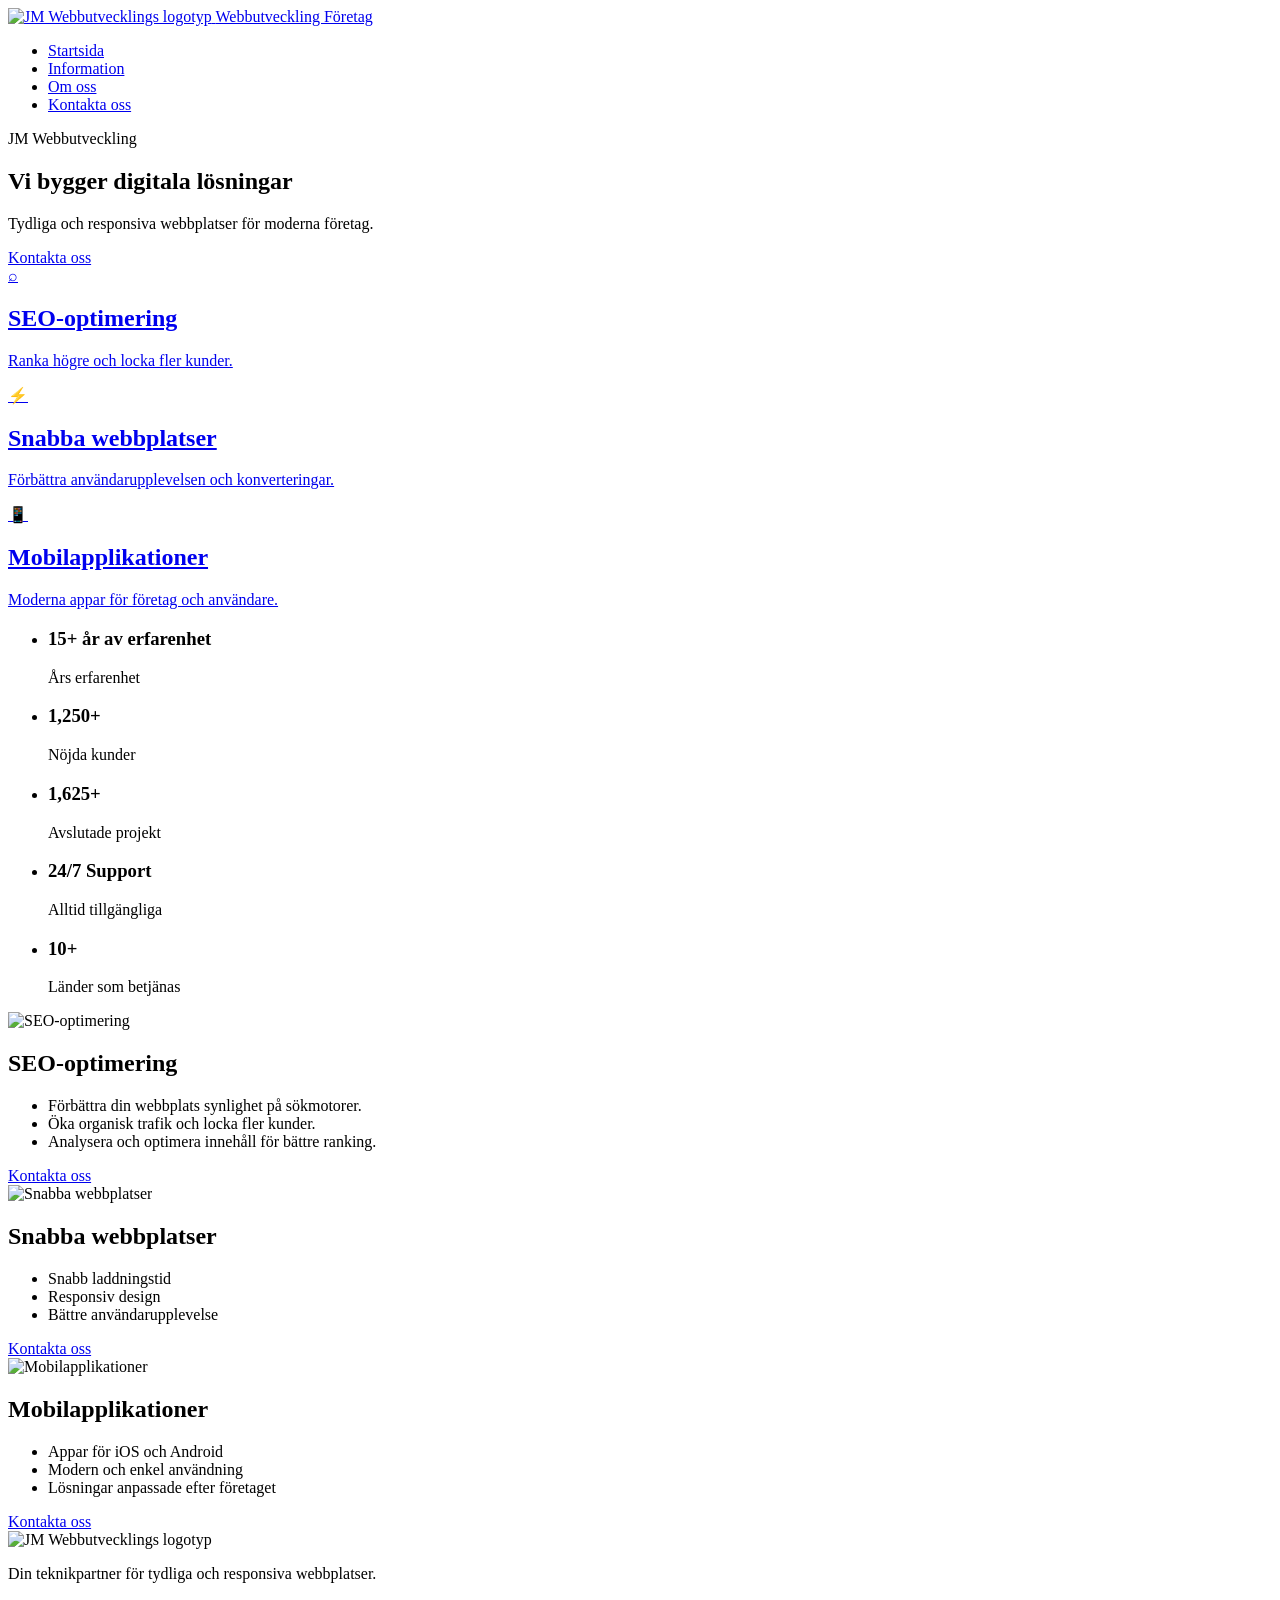
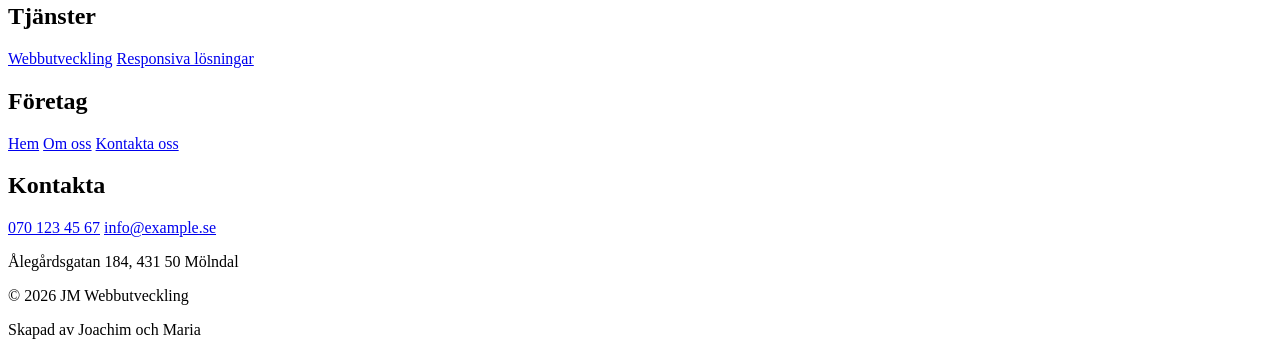
==== index.html @ 666a0228 "Add files via upload" ====
<!DOCTYPE html>
<html lang="sv">
<head>
  
  <meta charset="UTF-8">
  
  <meta name="viewport" content="width=device-width, initial-scale=1.0">
  
  <title>JM Webbutveckling</title>
  
  <link rel="stylesheet" href="css/style5.css">
</head>
<body>
  
  <header class="site-header">
   
   <div class="container header-inner">
      
      <a class="brand" href="index.html" aria-label="JM Webbutveckling - startsida">
        <span class="logo-frame">
        <img src="images/jm-logo.svg" alt="JM Webbutvecklings logotyp" width="50" height="50">
        </span>
        <span> Webbutveckling Företag</span>
      </a>
      
      <nav aria-label="Huvudmeny">
        <ul>
          <li><a href="index.html">Startsida</a></li>
          <li><a href="information.html">Information</a></li>
          <li><a href="about.html">Om oss</a></li>
          <li><a href="contact.html">Kontakta oss</a></li>
        </ul>     
      </nav>

    </div>
  </header>
  
  <main>
    
    <section class="hero">
      
      <div class="hero-inner">
        
        <div class="hero-content">
          <p class="hero-label">JM Webbutveckling</p>
          <h1>Vi bygger digitala lösningar</h1>
          <p>
            Tydliga och responsiva webbplatser för moderna företag.
          </p>
          <a class="hero-button" href="contact.html">Kontakta oss</a>
        </div>

    
    <div class="hero-cards">
          <a  class="hero-card" href="#seo">
            <span class="hero-card-icon">⌕</span>
            <h2>SEO-optimering</h2>
            <p>Ranka högre och locka fler kunder.</p>
          </a>

          <a class="hero-card" href="#webb">
            <span class="hero-card-icon">⚡</span>
            <h2>Snabba webbplatser</h2>
            <p>Förbättra användarupplevelsen och konverteringar.</p>
          </a>

        <a class="hero-card" href="#mobil">
          <span class="hero-card-icon">📱</span>
          <h2>Mobilapplikationer</h2>
          <p>Moderna appar för företag och användare.</p>
        </a>
    </div>
    </section>

<ul class="blocks-list"> 
  <li class="block-card">
    <h3>15+ år av erfarenhet</h3>
    <p>Års erfarenhet</p>
  </li>

  <li class="block-card">
    <h3>1,250+</h3>
    <p>Nöjda kunder</p>
  </li>

  <li class="block-card">
    <h3>1,625+</h3>
    <p>Avslutade projekt</p>
  </li>

  <li class="block-card">
    <h3>24/7 Support</h3>
    <p>Alltid tillgängliga</p>
  </li>

  <li class="block-card">
    <h3>10+</h3>
    <p>Länder som betjänas</p>
  </li>
</ul>

    
    <section class="service-block" id="seo">
      
      <div class="service-image">
        <img src="images/seo-optimering.jpg" alt="SEO-optimering">
      </div>
      
      <div class="service-content">
        <h2>SEO-optimering</h2>
        <ul>
          <li>Förbättra din webbplats synlighet på sökmotorer.</li>
          <li>Öka organisk trafik och locka fler kunder.</li>
          <li>Analysera och optimera innehåll för bättre ranking.</li>
        </ul>

        <a class="service-button" href="contact.html">Kontakta oss</a>
      </div>
    </section>

    
    <section class="service-block" id="webb">
  <div class="service-image">
    <img src="images/snabba-webbplatser.jpg" alt="Snabba webbplatser">
  </div>

  <div class="service-content">
    <h2>Snabba webbplatser</h2>

    <ul>
      <li>Snabb laddningstid</li>
      <li>Responsiv design</li>
      <li>Bättre användarupplevelse</li>
    </ul>

    <a class="service-button" href="contact.html">
      Kontakta oss
    </a>
  </div>
</section>

  
  <section class="service-block" id="mobil">
  <div class="service-image">
    <img src="images/mobilapplikationer.jpg" alt="Mobilapplikationer">
  </div>

  <div class="service-content">
    <h2>Mobilapplikationer</h2>

    <ul>
      <li>Appar för iOS och Android</li>
      <li>Modern och enkel användning</li>
      <li>Lösningar anpassade efter företaget</li>
    </ul>

    <a class="service-button" href="contact.html">
      Kontakta oss
    </a>
  </div>
</section>

  </main>

  
  <footer class="site-footer">
    
    <div class="container footer-grid">
      <div class="footer-brand">
        <img src="images/jm-logo.svg" alt="JM Webbutvecklings logotyp" width="70" height="70">
        <p>Din teknikpartner för tydliga och responsiva webbplatser.</p>
      </div>
      <div class="footer-column">
        <h2>Tjänster</h2>
        <a href="information.html">Webbutveckling</a>
        <a href="about.html">Responsiva lösningar</a>
      </div>
      <div class="footer-column">
        <h2>Företag</h2>
        <a href="index.html">Hem</a>
        <a href="about.html">Om oss</a>
        <a href="contact.html">Kontakta oss</a>
      </div>
      <div class="footer-column footer-contact">
        <h2>Kontakta</h2>
        <a href="tel:0701234567">070 123 45 67</a>
        <a href="mailto:info@example.se">info@example.se</a>
        <p>Ålegårdsgatan 184, 431 50 Mölndal</p>
      </div>
    </div>
    
    <div class="container footer-bottom">
      <p>&copy; 2026 JM Webbutveckling</p>
      <p>Skapad av Joachim och Maria</p>
    </div>
  </footer>
</body>
</html>
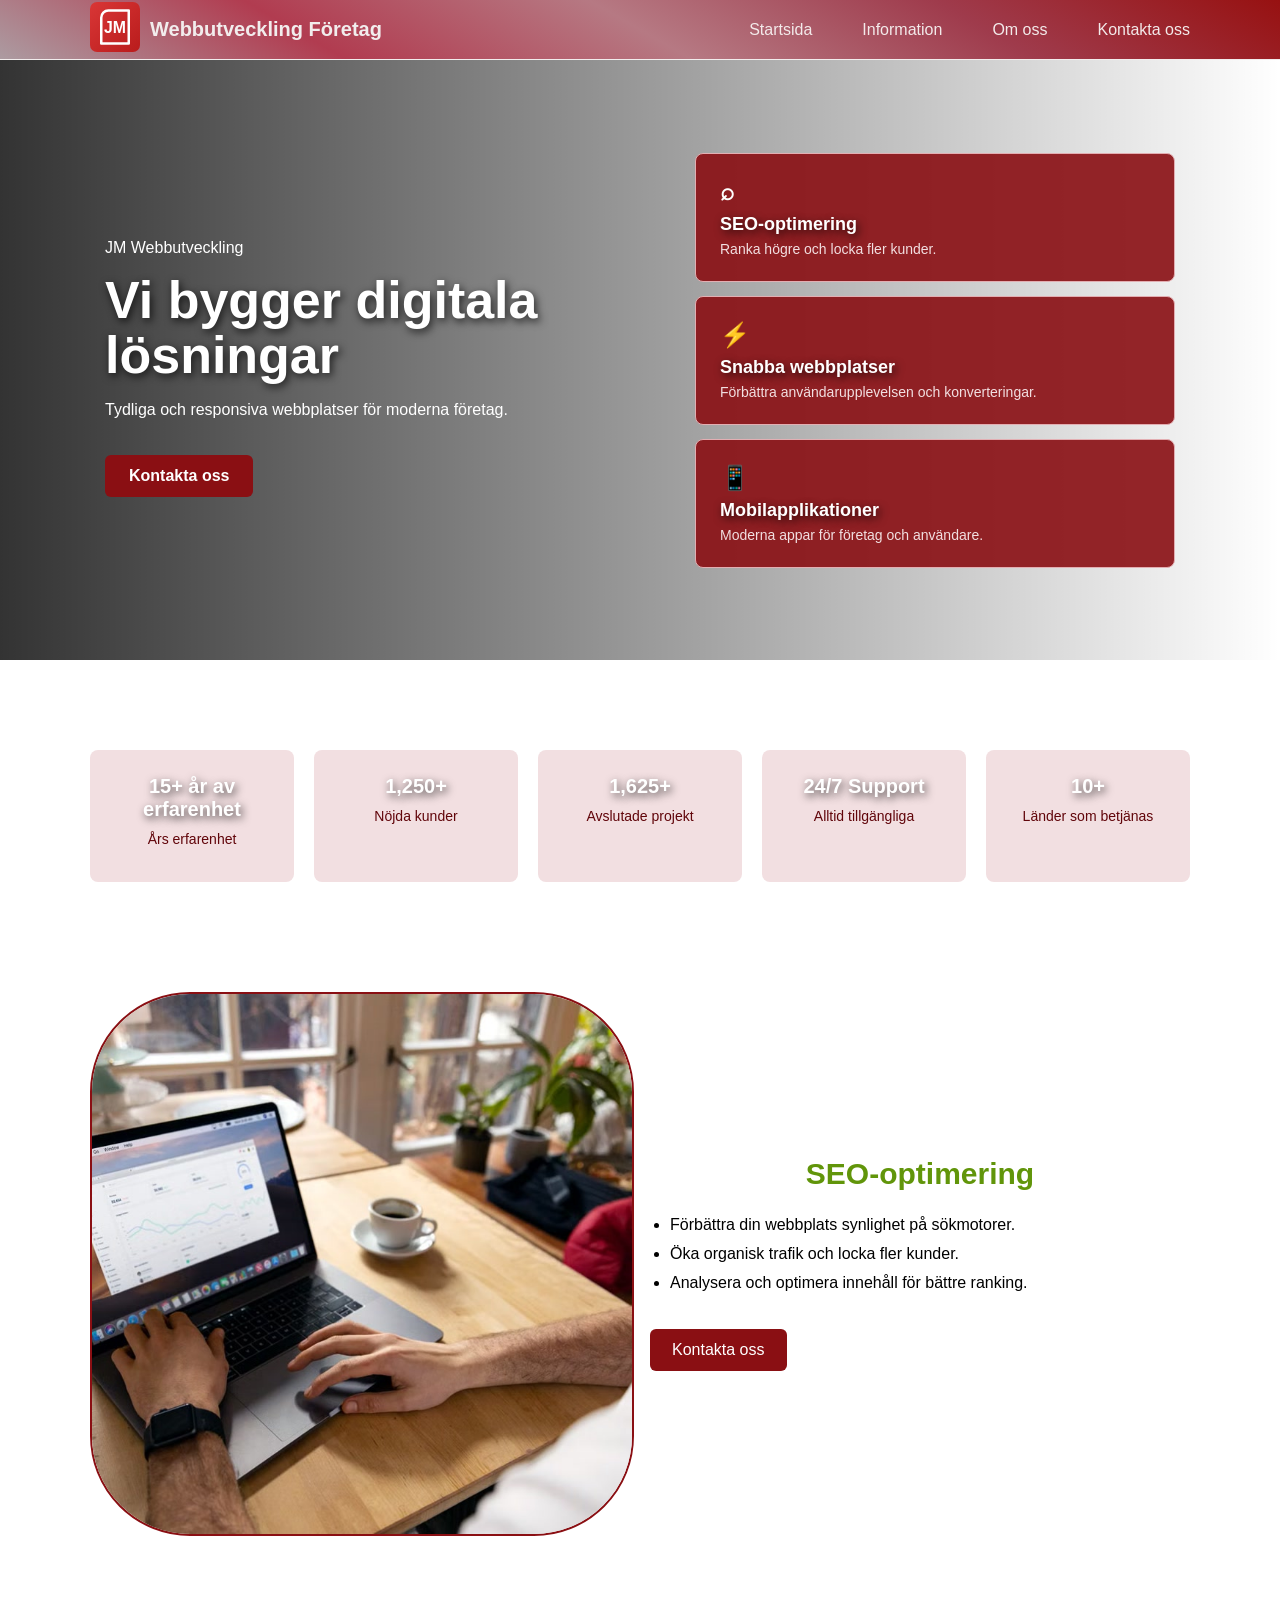
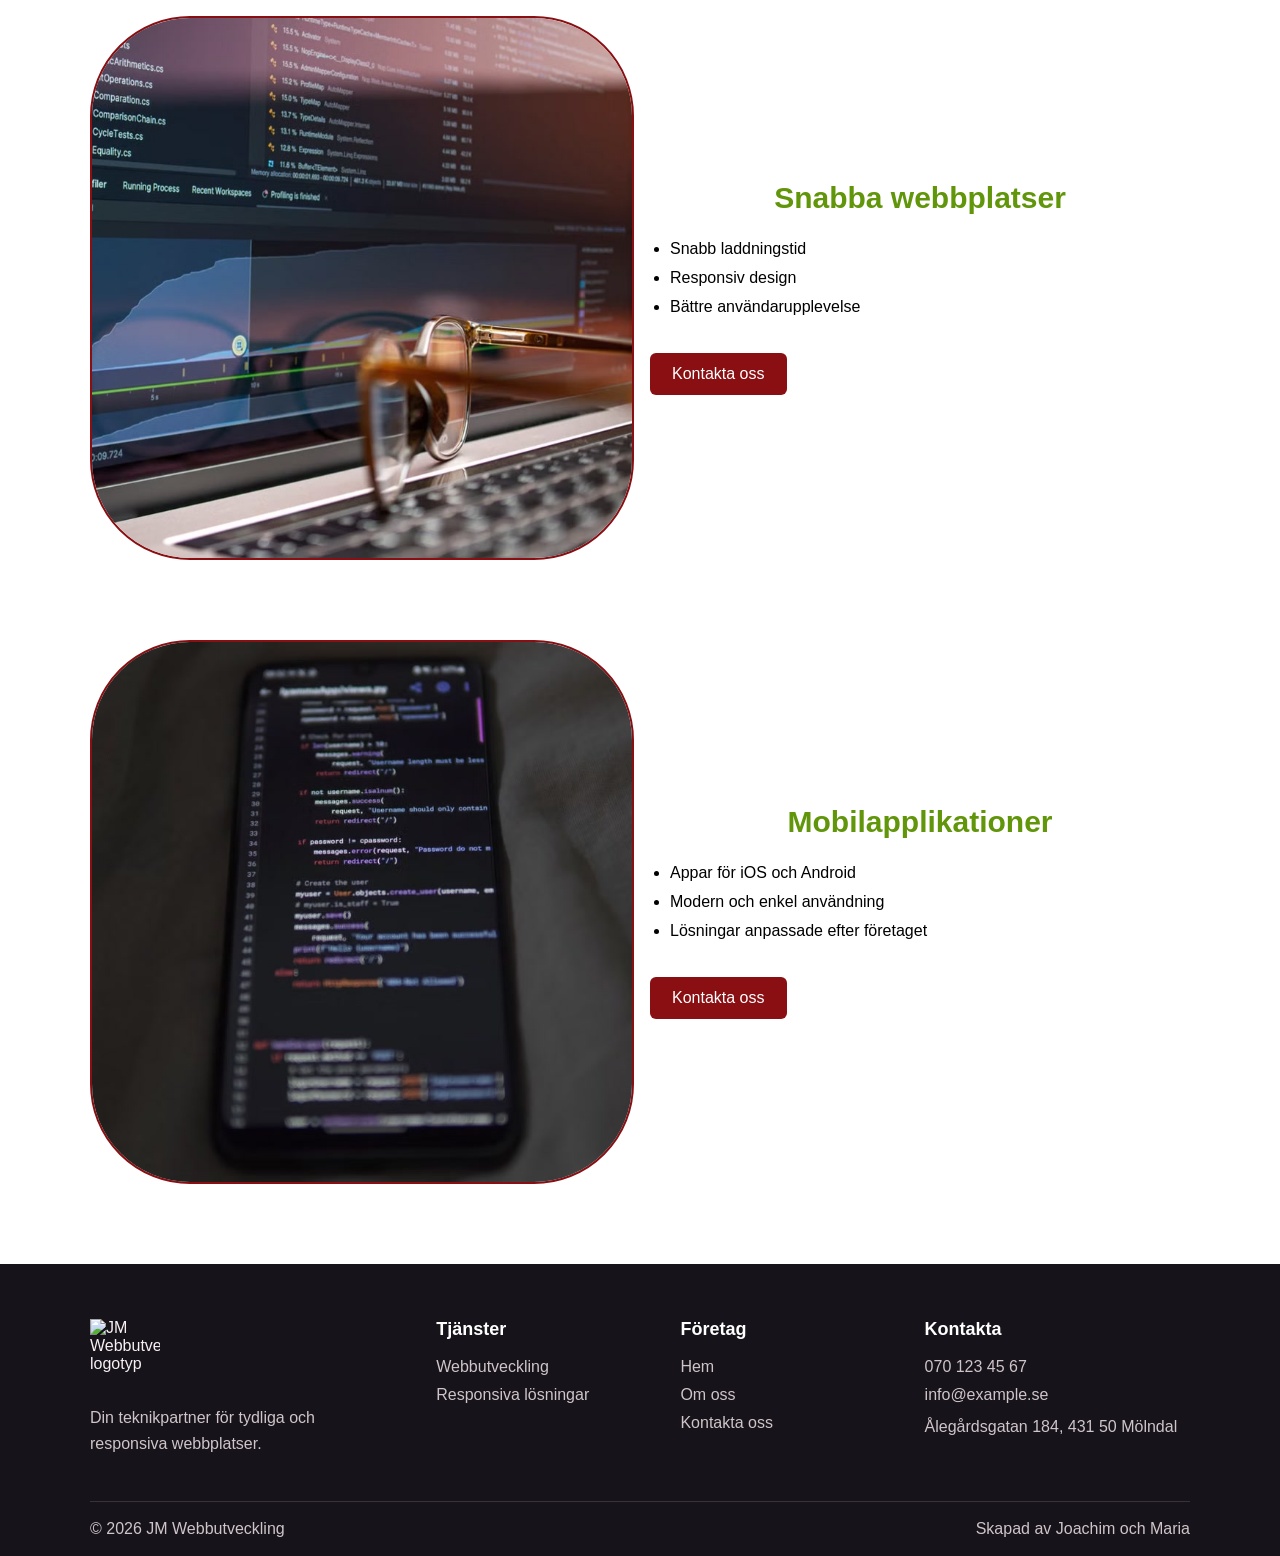
==== commit 3037e28e: "Update image paths in index.html again" ====
--- a/index.html
+++ b/index.html
@@ -1,198 +1,198 @@
-<!DOCTYPE html>
-<html lang="sv">
-<head>
-  
-  <meta charset="UTF-8">
-  
-  <meta name="viewport" content="width=device-width, initial-scale=1.0">
-  
-  <title>JM Webbutveckling</title>
-  
-  <link rel="stylesheet" href="css/style5.css">
-</head>
-<body>
-  
-  <header class="site-header">
-   
-   <div class="container header-inner">
-      
-      <a class="brand" href="index.html" aria-label="JM Webbutveckling - startsida">
-        <span class="logo-frame">
-        <img src="images/jm-logo.svg" alt="JM Webbutvecklings logotyp" width="50" height="50">
-        </span>
-        <span> Webbutveckling Företag</span>
-      </a>
-      
-      <nav aria-label="Huvudmeny">
-        <ul>
-          <li><a href="index.html">Startsida</a></li>
-          <li><a href="information.html">Information</a></li>
-          <li><a href="about.html">Om oss</a></li>
-          <li><a href="contact.html">Kontakta oss</a></li>
-        </ul>     
-      </nav>
-
-    </div>
-  </header>
-  
-  <main>
-    
-    <section class="hero">
-      
-      <div class="hero-inner">
-        
-        <div class="hero-content">
-          <p class="hero-label">JM Webbutveckling</p>
-          <h1>Vi bygger digitala lösningar</h1>
-          <p>
-            Tydliga och responsiva webbplatser för moderna företag.
-          </p>
-          <a class="hero-button" href="contact.html">Kontakta oss</a>
-        </div>
-
-    
-    <div class="hero-cards">
-          <a  class="hero-card" href="#seo">
-            <span class="hero-card-icon">⌕</span>
-            <h2>SEO-optimering</h2>
-            <p>Ranka högre och locka fler kunder.</p>
-          </a>
-
-          <a class="hero-card" href="#webb">
-            <span class="hero-card-icon">⚡</span>
-            <h2>Snabba webbplatser</h2>
-            <p>Förbättra användarupplevelsen och konverteringar.</p>
-          </a>
-
-        <a class="hero-card" href="#mobil">
-          <span class="hero-card-icon">📱</span>
-          <h2>Mobilapplikationer</h2>
-          <p>Moderna appar för företag och användare.</p>
-        </a>
-    </div>
+<!DOCTYPE html>
+<html lang="sv">
+<head>
+  
+  <meta charset="UTF-8">
+  
+  <meta name="viewport" content="width=device-width, initial-scale=1.0">
+  
+  <title>JM Webbutveckling</title>
+  
+  <link rel="stylesheet" href="style5.css">
+</head>
+<body>
+  
+  <header class="site-header">
+   
+   <div class="container header-inner">
+      
+      <a class="brand" href="index.html" aria-label="JM Webbutveckling - startsida">
+        <span class="logo-frame">
+        <img src="jm-logo.svg" alt="JM Webbutvecklings logotyp" width="50" height="50">
+        </span>
+        <span> Webbutveckling Företag</span>
+      </a>
+      
+      <nav aria-label="Huvudmeny">
+        <ul>
+          <li><a href="index.html">Startsida</a></li>
+          <li><a href="information.html">Information</a></li>
+          <li><a href="about.html">Om oss</a></li>
+          <li><a href="contact.html">Kontakta oss</a></li>
+        </ul>     
+      </nav>
+
+    </div>
+  </header>
+  
+  <main>
+    
+    <section class="hero">
+      
+      <div class="hero-inner">
+        
+        <div class="hero-content">
+          <p class="hero-label">JM Webbutveckling</p>
+          <h1>Vi bygger digitala lösningar</h1>
+          <p>
+            Tydliga och responsiva webbplatser för moderna företag.
+          </p>
+          <a class="hero-button" href="contact.html">Kontakta oss</a>
+        </div>
+
+    
+    <div class="hero-cards">
+          <a  class="hero-card" href="#seo">
+            <span class="hero-card-icon">⌕</span>
+            <h2>SEO-optimering</h2>
+            <p>Ranka högre och locka fler kunder.</p>
+          </a>
+
+          <a class="hero-card" href="#webb">
+            <span class="hero-card-icon">⚡</span>
+            <h2>Snabba webbplatser</h2>
+            <p>Förbättra användarupplevelsen och konverteringar.</p>
+          </a>
+
+        <a class="hero-card" href="#mobil">
+          <span class="hero-card-icon">📱</span>
+          <h2>Mobilapplikationer</h2>
+          <p>Moderna appar för företag och användare.</p>
+        </a>
+    </div>
     </section>
 
-<ul class="blocks-list"> 
-  <li class="block-card">
-    <h3>15+ år av erfarenhet</h3>
-    <p>Års erfarenhet</p>
+<ul class="blocks-list"> 
+  <li class="block-card">
+    <h3>15+ år av erfarenhet</h3>
+    <p>Års erfarenhet</p>
   </li>
 
-  <li class="block-card">
-    <h3>1,250+</h3>
-    <p>Nöjda kunder</p>
-  </li>
-
-  <li class="block-card">
-    <h3>1,625+</h3>
-    <p>Avslutade projekt</p>
-  </li>
-
-  <li class="block-card">
-    <h3>24/7 Support</h3>
-    <p>Alltid tillgängliga</p>
-  </li>
-
-  <li class="block-card">
-    <h3>10+</h3>
-    <p>Länder som betjänas</p>
-  </li>
+  <li class="block-card">
+    <h3>1,250+</h3>
+    <p>Nöjda kunder</p>
+  </li>
+
+  <li class="block-card">
+    <h3>1,625+</h3>
+    <p>Avslutade projekt</p>
+  </li>
+
+  <li class="block-card">
+    <h3>24/7 Support</h3>
+    <p>Alltid tillgängliga</p>
+  </li>
+
+  <li class="block-card">
+    <h3>10+</h3>
+    <p>Länder som betjänas</p>
+  </li>
 </ul>
 
-    
-    <section class="service-block" id="seo">
-      
-      <div class="service-image">
-        <img src="images/seo-optimering.jpg" alt="SEO-optimering">
-      </div>
-      
-      <div class="service-content">
-        <h2>SEO-optimering</h2>
-        <ul>
-          <li>Förbättra din webbplats synlighet på sökmotorer.</li>
-          <li>Öka organisk trafik och locka fler kunder.</li>
-          <li>Analysera och optimera innehåll för bättre ranking.</li>
-        </ul>
-
-        <a class="service-button" href="contact.html">Kontakta oss</a>
-      </div>
-    </section>
-
-    
-    <section class="service-block" id="webb">
-  <div class="service-image">
-    <img src="images/snabba-webbplatser.jpg" alt="Snabba webbplatser">
-  </div>
-
-  <div class="service-content">
-    <h2>Snabba webbplatser</h2>
-
-    <ul>
-      <li>Snabb laddningstid</li>
-      <li>Responsiv design</li>
-      <li>Bättre användarupplevelse</li>
-    </ul>
-
-    <a class="service-button" href="contact.html">
-      Kontakta oss
-    </a>
-  </div>
-</section>
-
-  
-  <section class="service-block" id="mobil">
-  <div class="service-image">
-    <img src="images/mobilapplikationer.jpg" alt="Mobilapplikationer">
-  </div>
-
-  <div class="service-content">
-    <h2>Mobilapplikationer</h2>
-
-    <ul>
-      <li>Appar för iOS och Android</li>
-      <li>Modern och enkel användning</li>
-      <li>Lösningar anpassade efter företaget</li>
-    </ul>
-
-    <a class="service-button" href="contact.html">
-      Kontakta oss
-    </a>
-  </div>
+    
+    <section class="service-block" id="seo">
+      
+      <div class="service-image">
+        <img src="seo-optimering.jpg" alt="SEO-optimering">
+      </div>
+      
+      <div class="service-content">
+        <h2>SEO-optimering</h2>
+        <ul>
+          <li>Förbättra din webbplats synlighet på sökmotorer.</li>
+          <li>Öka organisk trafik och locka fler kunder.</li>
+          <li>Analysera och optimera innehåll för bättre ranking.</li>
+        </ul>
+
+        <a class="service-button" href="contact.html">Kontakta oss</a>
+      </div>
+    </section>
+
+    
+    <section class="service-block" id="webb">
+  <div class="service-image">
+    <img src="snabba-webbplatser.jpg" alt="Snabba webbplatser">
+  </div>
+
+  <div class="service-content">
+    <h2>Snabba webbplatser</h2>
+
+    <ul>
+      <li>Snabb laddningstid</li>
+      <li>Responsiv design</li>
+      <li>Bättre användarupplevelse</li>
+    </ul>
+
+    <a class="service-button" href="contact.html">
+      Kontakta oss
+    </a>
+  </div>
+</section>
+
+  
+  <section class="service-block" id="mobil">
+  <div class="service-image">
+    <img src="mobilapplikationer.jpg" alt="Mobilapplikationer">
+  </div>
+
+  <div class="service-content">
+    <h2>Mobilapplikationer</h2>
+
+    <ul>
+      <li>Appar för iOS och Android</li>
+      <li>Modern och enkel användning</li>
+      <li>Lösningar anpassade efter företaget</li>
+    </ul>
+
+    <a class="service-button" href="contact.html">
+      Kontakta oss
+    </a>
+  </div>
 </section>
 
   </main>
 
-  
-  <footer class="site-footer">
-    
-    <div class="container footer-grid">
-      <div class="footer-brand">
-        <img src="images/jm-logo.svg" alt="JM Webbutvecklings logotyp" width="70" height="70">
-        <p>Din teknikpartner för tydliga och responsiva webbplatser.</p>
-      </div>
-      <div class="footer-column">
-        <h2>Tjänster</h2>
-        <a href="information.html">Webbutveckling</a>
-        <a href="about.html">Responsiva lösningar</a>
-      </div>
-      <div class="footer-column">
-        <h2>Företag</h2>
-        <a href="index.html">Hem</a>
-        <a href="about.html">Om oss</a>
-        <a href="contact.html">Kontakta oss</a>
-      </div>
-      <div class="footer-column footer-contact">
-        <h2>Kontakta</h2>
-        <a href="tel:0701234567">070 123 45 67</a>
-        <a href="mailto:info@example.se">info@example.se</a>
-        <p>Ålegårdsgatan 184, 431 50 Mölndal</p>
-      </div>
-    </div>
-    
-    <div class="container footer-bottom">
-      <p>&copy; 2026 JM Webbutveckling</p>
-      <p>Skapad av Joachim och Maria</p>
-    </div>
-  </footer>
-</body>
-</html>
+  
+  <footer class="site-footer">
+    
+    <div class="container footer-grid">
+      <div class="footer-brand">
+        <img src="images/jm-logo.svg" alt="JM Webbutvecklings logotyp" width="70" height="70">
+        <p>Din teknikpartner för tydliga och responsiva webbplatser.</p>
+      </div>
+      <div class="footer-column">
+        <h2>Tjänster</h2>
+        <a href="information.html">Webbutveckling</a>
+        <a href="about.html">Responsiva lösningar</a>
+      </div>
+      <div class="footer-column">
+        <h2>Företag</h2>
+        <a href="index.html">Hem</a>
+        <a href="about.html">Om oss</a>
+        <a href="contact.html">Kontakta oss</a>
+      </div>
+      <div class="footer-column footer-contact">
+        <h2>Kontakta</h2>
+        <a href="tel:0701234567">070 123 45 67</a>
+        <a href="mailto:info@example.se">info@example.se</a>
+        <p>Ålegårdsgatan 184, 431 50 Mölndal</p>
+      </div>
+    </div>
+    
+    <div class="container footer-bottom">
+      <p>&copy; 2026 JM Webbutveckling</p>
+      <p>Skapad av Joachim och Maria</p>
+    </div>
+  </footer>
+</body>
+</html>
--- a/style5.css
+++ b/style5.css
@@ -0,0 +1,729 @@
+
+
+@import url('https://fonts.googleapis.com/css2?family=Poppins:wght@400;600;700&display=swap');
+
+* {
+  font-family: 'Poppins', sans-serif;
+}
+
+.container {
+  width: 90%;
+  max-width: 1100px;
+  margin: 0 auto;
+}
+
+body {
+  min-height: 100vh;
+  margin: 0;
+  display: flex;
+  flex-direction: column;
+}
+
+main {
+  flex: 1;
+}
+
+.site-header {
+  background: linear-gradient(30deg, rgb(172, 155, 161) 0%, rgb(177, 60, 80)25%,rgb(182, 121, 131)50%,rgb(159, 59, 76)75%,rgb(151, 17, 17)100%);
+  border-bottom: 1px solid #f2eded;
+}
+
+.header-inner {
+  display: flex;
+  align-items: center;
+  justify-content: space-between;
+  padding: 2px;
+}
+
+.brand {
+  display: flex;
+  align-items: center;
+  gap: 10px;
+  text-decoration: none;
+  color: #f2eded;
+  font-size: 20px;
+  font-weight: bold;
+}
+
+nav ul {
+  display: flex;
+  gap: 50px;
+  list-style: none;
+  margin: 0;
+  padding: 0;
+}
+
+nav a {
+  text-decoration: none;
+  color: #f3eaea;
+  font-weight: 500;
+}
+
+nav a:hover,
+nav a[aria-current="page"] {
+  color:#61050a;
+}
+
+.footer-grid {
+  display: grid;
+  grid-template-columns: 1.5fr 1fr 1fr 1.3fr;
+  gap: 40px;
+  padding: 55px 0 45px;
+}
+
+.site-footer {
+  background-color: #17131a;
+  color: #f7f1f2;
+}
+
+.footer-brand img {
+  display: block;
+  margin-bottom: 16px;
+}
+
+.footer-brand p,
+.footer-contact p {
+  max-width: 260px;
+  margin: 0;
+  color: #cfc5c8;
+  line-height: 1.6;
+}
+
+.footer-column {
+  display: flex;
+  flex-direction: column;
+  align-items: flex-start;
+  gap: 10px;
+}
+
+.footer-column h2 {
+  margin: 0 0 8px;
+  color: #ffffff;
+  font-size: 18px;
+}
+
+.footer-column a {
+  color: #cfc5c8;
+  text-decoration: none;
+  transition: color 0.2s ease;
+}
+
+.footer-column a:hover,
+.footer-column a:focus {
+  color: #ffffff;
+}
+
+.footer-bottom {
+  display: flex;
+  justify-content: space-between;
+  gap: 20px;
+  padding: 18px 0;
+  border-top: 1px solid #3b3137;
+  color: #cfc5c8;
+}
+
+.footer-bottom p {
+  margin: 0;
+}
+
+.contact-content{
+  flex: 1;
+  width: 100%;
+  max-width: 600px;
+  box-sizing: border-box;
+}
+
+.contact-content form{
+  display: flex;
+  flex-direction: column;
+  gap: 10px;
+  background-color: #f2eded;
+  padding: 20px;
+  border-radius: 8px;
+}
+
+.contact-content input, .contact-content textarea{
+  width: 100%;
+  padding: 10px;
+  box-sizing: border-box;
+
+}
+
+.contact-content button{
+  padding: 12px;
+  background-color: #8a0f13;
+  color: white;
+  cursor: pointer;
+}
+
+.contact-content button:hover{
+  background-color: #61050a;
+}
+
+.contact-content input:focus,.contact-content textarea:focus{
+  outline: 2px solid #8a0f13;
+  outline-offset: 2px;
+}
+
+.contact-content label {
+  font-weight: bold;
+}
+
+.contact-layout{
+  display: flex;
+  gap: 40px;
+}
+
+.contact-info{
+  flex: 1;
+}
+
+.contact-card {
+  padding: 20px;
+  margin-bottom: 15px;
+  background-color: #f2eded;
+  border-radius: 8px;
+  display: flex;
+  align-items: center;
+  gap: 15px;
+  transition: outline 0.2s ease, box-shadow 0.2s ease;
+  justify-content: flex-start;
+  text-align: left;
+  min-height: 70px;
+}
+
+.contact-card a{
+  color: #8a0f13;
+  font-weight: bold;
+  text-decoration: none;
+}
+
+.contact-card:hover,
+.contact-card:focus-within {
+  outline: 2px solid #8a0f13;
+  outline-offset: 3px;
+  box-shadow: 0 0 12px rgba(138, 15, 19, 0.45);
+}
+
+.contact-icon {
+  min-width: 28px;
+  color: #8a0f13;
+  font-size: 24px;
+}
+
+.contact-info > h2,
+.contact-content > h2 {
+  margin: 0 0 25px;
+  font-size: 32px;
+  line-height: 1.1;
+  font-weight: 700;
+  text-align: center;
+}
+
+.contact-card h3 {
+  margin: 0 0 6px;
+  font-size: 16px;
+  font-weight: 600;
+  color: #222;
+
+}
+
+.contact-card p {
+  margin: 0;
+  font-size: 14px;
+  color: #555;
+  font-weight: 400;
+}
+
+.contact-intro {
+  padding: 35px 30px;
+  margin: 20px 0 40px;
+  text-align: left;
+  background-color: #f5f7fb;
+  border-radius: 8px;
+
+}
+
+.contact-intro > p:first-child {
+  margin: 0 0 8px;
+  color: #8a0f13;
+  font-weight: 600;
+}
+
+.contact-intro h1 {
+  margin: 0 0 10px;
+  font-size: 42px;
+  line-height: 1.1;
+  color: #61050a;
+}
+
+.contact-intro > p:last-child{
+  margin: 0;
+  font-size: 16px;
+  color: #555;
+}
+
+.hero {
+  min-height: 600px;
+  background-image: linear-gradient(to right, rgba(0, 0, 0, 0.8), rgba(0, 0, 0, 0)), url(../images/tech-hero.jpg);
+  background-size: cover;
+  background-position: center;
+  color: white;
+  display: flex;
+  align-items: center;
+}
+
+.hero-content{
+  flex: 1;
+  max-width: 550px;
+}
+
+.hero h1{
+  max-width: 550px;
+  font-size: 52px;
+  line-height: 1.05;
+  margin: 12px 0 18px;
+  color: #ffffff;
+  font-weight: 700;
+  text-shadow: 2px 3px 8px rgba(0, 0, 0, 0.75);
+
+}
+
+.hero p{
+  max-width: 500px;
+  color: white;
+}
+
+.hero-inner{
+  display: flex;
+  align-items: center;
+  justify-content: center;
+  gap: 40px;
+  width: 90%;
+  max-width: 1100px;
+  min-height: 600px;
+  margin: 0 auto;
+}
+
+.hero-cards{
+  display: flex;
+  flex-direction: column;
+  gap: 14px;
+  flex: 0 1 480px;
+}
+
+.hero-card {
+  padding: 24px;
+  background-color: rgba(138, 15, 19, 0.9);
+  border: 1px solid #e3aeb2;
+  border-radius: 8px;
+  color: white;
+  font-weight: 600;
+  text-decoration: none;
+  transition: transform 0.2s ease, box-shadow 0.2s ease;
+}
+
+.hero-card-icon {
+  display:block;
+  font-size: 24px;
+  margin-bottom: 8px;
+}
+
+.hero-card h2 {
+  margin: 0 0 6px;
+  font-size: 18px;
+  color: white;
+  text-align: left;
+  text-shadow: 2px 3px 8px rgba(0, 0, 0, 0.75);
+}
+
+.hero-card p {
+  margin: 0;
+  font-size: 14px;
+  font-weight: 400;
+  color: #f2dfe1;
+}
+
+.hero-card:hover {
+  transform: translateY(-5px);
+  box-shadow: 0 5px 15px rgba(0, 0, 0, 0.2);
+}
+
+.hero-button {
+  display: inline-block;
+  margin-top: 20px;
+  padding: 12px 24px;
+  background-color: #8a0f13;
+  color: white;
+  border-radius: 6px;
+  text-decoration: none;
+  font-weight: 600;
+  transition: background-color 0.2s ease, transform 0.2s ease;
+
+}
+
+.hero-button:hover {
+  background-color: #61050a;
+  transform: translateY(-2px);
+}
+
+.blocks-list{
+  display: flex;
+  flex-direction:row;
+  gap: 20px;
+  flex-wrap: wrap;
+  justify-content: center;
+  width: 90%;
+  max-width: 1100px;
+  margin: 60px auto;
+  padding: 30px 0;
+  list-style: none;
+}
+
+.block-card{
+  flex: 1 1 170px;
+  padding: 25px 15px;
+  background-color: #f2dfe1;
+  border-radius: 8px;
+  text-align: center;
+  color: #61050a;
+  transition: transform 0.2s ease, box-shadow 0.2s ease;
+
+}
+
+.block-card h3{
+  margin: 0 0 10px;
+  font-size: 20px;
+  font-weight: 600;
+  color: white;
+  text-shadow: 2px 3px 8px rgba(0, 0, 0, 0.75);
+}
+
+.block-card p{
+  margin: 0 0 10px;
+  font-size: 14px;
+}
+
+.block-card:hover{
+  transform: translateY(-5px);
+  box-shadow: 0 5px 15px rgba(0, 0, 0, 0.2);
+}
+
+.service-block{
+  display: flex;
+  align-items: center;
+  gap: 20px;
+  width: 90%;
+  max-width: 1100px;
+  margin: 80px auto;
+
+}
+
+.service-image, .service-content {
+  flex: 1;
+
+}
+
+.service-image img{
+  width:100%;
+  display: block;
+  border-radius: 100px;
+  border: 2px solid #8a0f13;
+}
+
+.service-content h2{
+  margin-top: 0;
+  color: #61950a;
+}
+
+.service-content ul{
+  padding-left: 20px;
+  line-height: 1.8;
+}
+
+.service-button{
+  display: inline-block;
+  margin-top: 15px;
+  padding: 12px 22px;
+  background-color: #8a0f13;
+  color: white;
+  text-decoration: none;
+  border-radius: 6px;
+  }
+
+.webbplatsens{
+  background-color: #ebe4e4;
+  border: 2px solid white;
+  padding: 20px;
+  text-align: center;
+}
+
+h2{
+  font-size: 30px;
+  text-align: center;
+  margin: 20px;
+}
+
+p3{
+  display: block;
+  font-size: 20px;
+  line-height:30px;
+  margin: 30px;
+  padding: 20px;
+  text-align: center;
+}
+
+.flex-container {
+    display: flex;
+    flex-direction: row;
+    flex-wrap: wrap;
+    justify-content: center;
+    gap: 20px;
+}
+
+.item {
+    width: 250px;
+    padding: 20px;
+    background-color: brown;
+    border: 2px solid rgb(212, 202, 202);
+    transition: transform 0.2s ease, box-shadow 0.2s ease;
+}
+
+.item img {
+    width: 100%;
+    height: 180px;
+    object-fit: cover;
+}
+
+.item h2 {
+    font-size: 28px;
+    color: #cac6d6;
+}
+
+.item p {
+    font-size: 16px;
+    line-height: 1.5;
+}
+
+.h1-about{
+  font-size: 16px;
+  margin-bottom: 20px;
+  text-align: center;
+
+}
+
+.item:hover {
+  transform: translateY(-5px);
+  box-shadow: 0 5px 15px rgba(0, 0, 0, 0.2);
+}
+
+.info-section{
+  display: flex;
+  flex-direction: column;
+  align-items: center;
+  width: 90%;
+  max-width: 1100px;
+  margin: 0 auto;
+}
+
+.info-title{
+  font-size: 32px;
+  font-weight: bold;
+  margin-bottom: 20px;
+  color: #8a0f13;
+  text-shadow: 2px 3px 8px rgba(0, 0, 0, 0.2);
+}
+
+.info-description {
+  width: 100%;
+  max-width: 850px;
+}
+
+.info-button{
+  display: inline-block;
+  margin-top: 20px;
+  padding: 12px 24px;
+  background-color: #8a0f13;
+  color: white;
+  border-radius: 6px;
+  font-weight: 600;
+  transition: background-color 0.2s ease, transform 0.2s ease;
+  cursor: pointer;
+
+}
+
+.info-button:hover {
+  background-color: #61050a;
+  transform: translateY(-2px);
+}
+
+.info-pic{
+  display: flex;
+  align-items: center;
+  gap: 20px;
+  width: 90%;
+  max-width: 1100px;
+  margin: 0 auto;
+}
+
+.info-pic-text {
+  flex: 1;
+}
+
+.info-pic img{
+  width: 300px;
+  height: 300px;
+  object-fit: cover;
+  border-radius: 50%;
+  border: 4px solid #8a0f13;
+}
+
+@media (max-width: 900px) {
+
+  nav ul {
+    gap: 24px;
+  }
+
+  .hero,
+  .hero-inner {
+    min-height: auto;
+  }
+
+  .hero-inner {
+    flex-direction: column;
+    align-items: stretch;
+    padding: 60px 0;
+  }
+
+  .hero-cards {
+    flex-basis: auto;
+    width: 100%;
+  }
+
+  .footer-grid {
+    grid-template-columns: repeat(2, 1fr);
+  }
+}
+
+@media (max-width: 700px) {
+
+  .header-inner {
+    flex-direction: column;
+    gap: 15px;
+    padding: 8px 0;
+  }
+
+  nav ul {
+    flex-wrap: wrap;
+    justify-content: center;
+    gap: 12px 18px;
+  }
+
+  .hero-inner {
+    padding: 45px 0;
+  }
+
+  .hero h1 {
+    font-size: clamp(36px, 12vw, 44px);
+  }
+
+  .blocks-list {
+    margin: 40px auto;
+    padding: 15px 0;
+  }
+
+  .service-block {
+    flex-direction: column;
+    align-items: stretch;
+    gap: 28px;
+    margin: 50px auto;
+  }
+
+  .service-image,
+  .service-content {
+    flex: none;
+    width: 100%;
+  }
+
+  .service-image img {
+    border-radius: 60px;
+  }
+
+  .contact-layout {
+    flex-direction: column;
+    gap: 20px;
+  }
+
+  .contact-intro {
+    padding: 25px 20px;
+  }
+
+  .contact-intro h1 {
+    font-size: 34px;
+  }
+
+  .info-title {
+    font-size: 28px;
+    text-align: center;
+  }
+
+  .info-pic {
+    flex-direction: column;
+    gap: 10px;
+  }
+
+  .info-pic-text {
+    width: 100%;
+  }
+
+  .info-pic img {
+    width: min(300px, 100%);
+    height: auto;
+    aspect-ratio: 1;
+  }
+
+  .webbplatsens {
+    padding: 15px;
+  }
+
+  p3 {
+    margin: 0;
+    padding: 10px;
+    font-size: 18px;
+  }
+
+  .item {
+    width: 90%;
+    max-width: 290px;
+    box-sizing: border-box;
+  }
+
+  .footer-grid {
+    grid-template-columns: 1fr;
+    gap: 30px;
+    padding: 40px 0 30px;
+  }
+
+  .footer-column {
+    align-items: center;
+    text-align: center;
+  }
+
+  .footer-brand,
+  .footer-contact {
+    text-align: center;
+  }
+
+  .footer-brand img,
+  .footer-brand p,
+  .footer-contact p {
+    margin-left: auto;
+    margin-right: auto;
+  }
+
+  .footer-bottom {
+    flex-direction: column;
+    align-items: center;
+    text-align: center;
+  }
+}
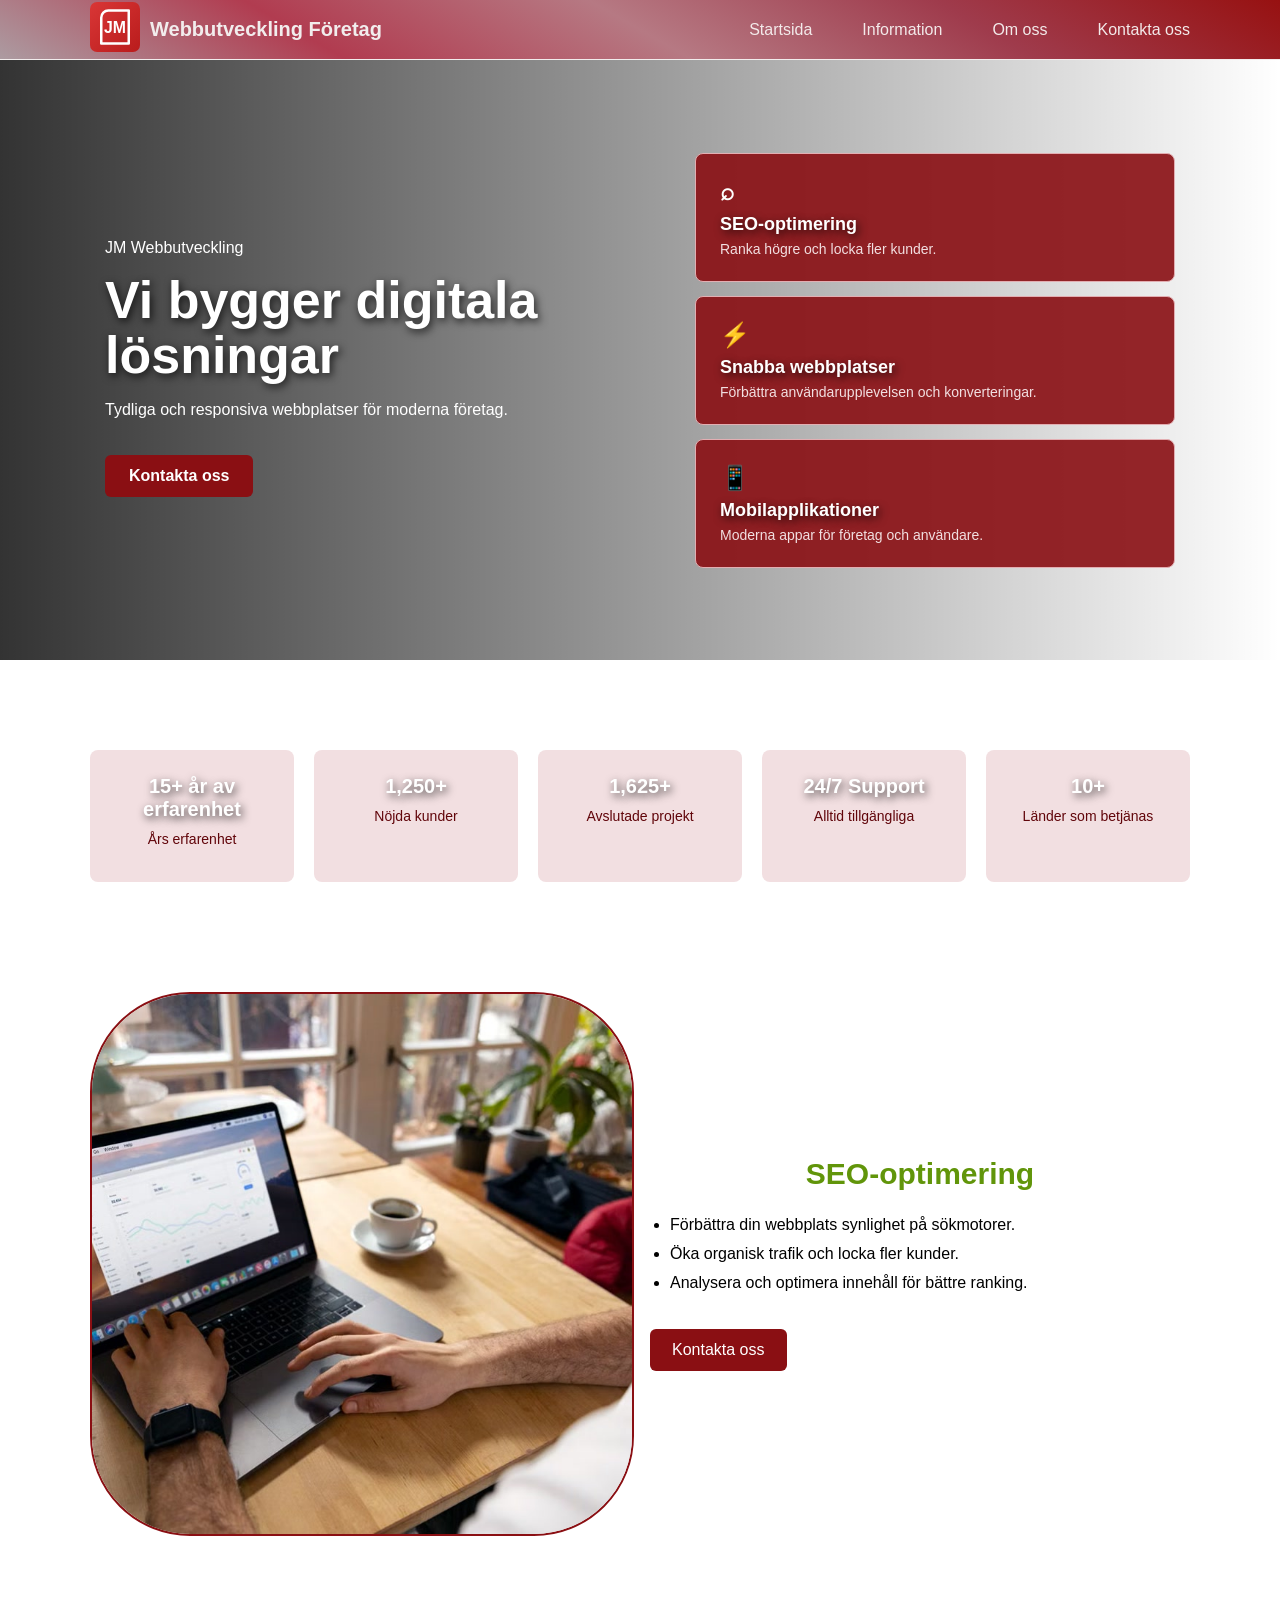
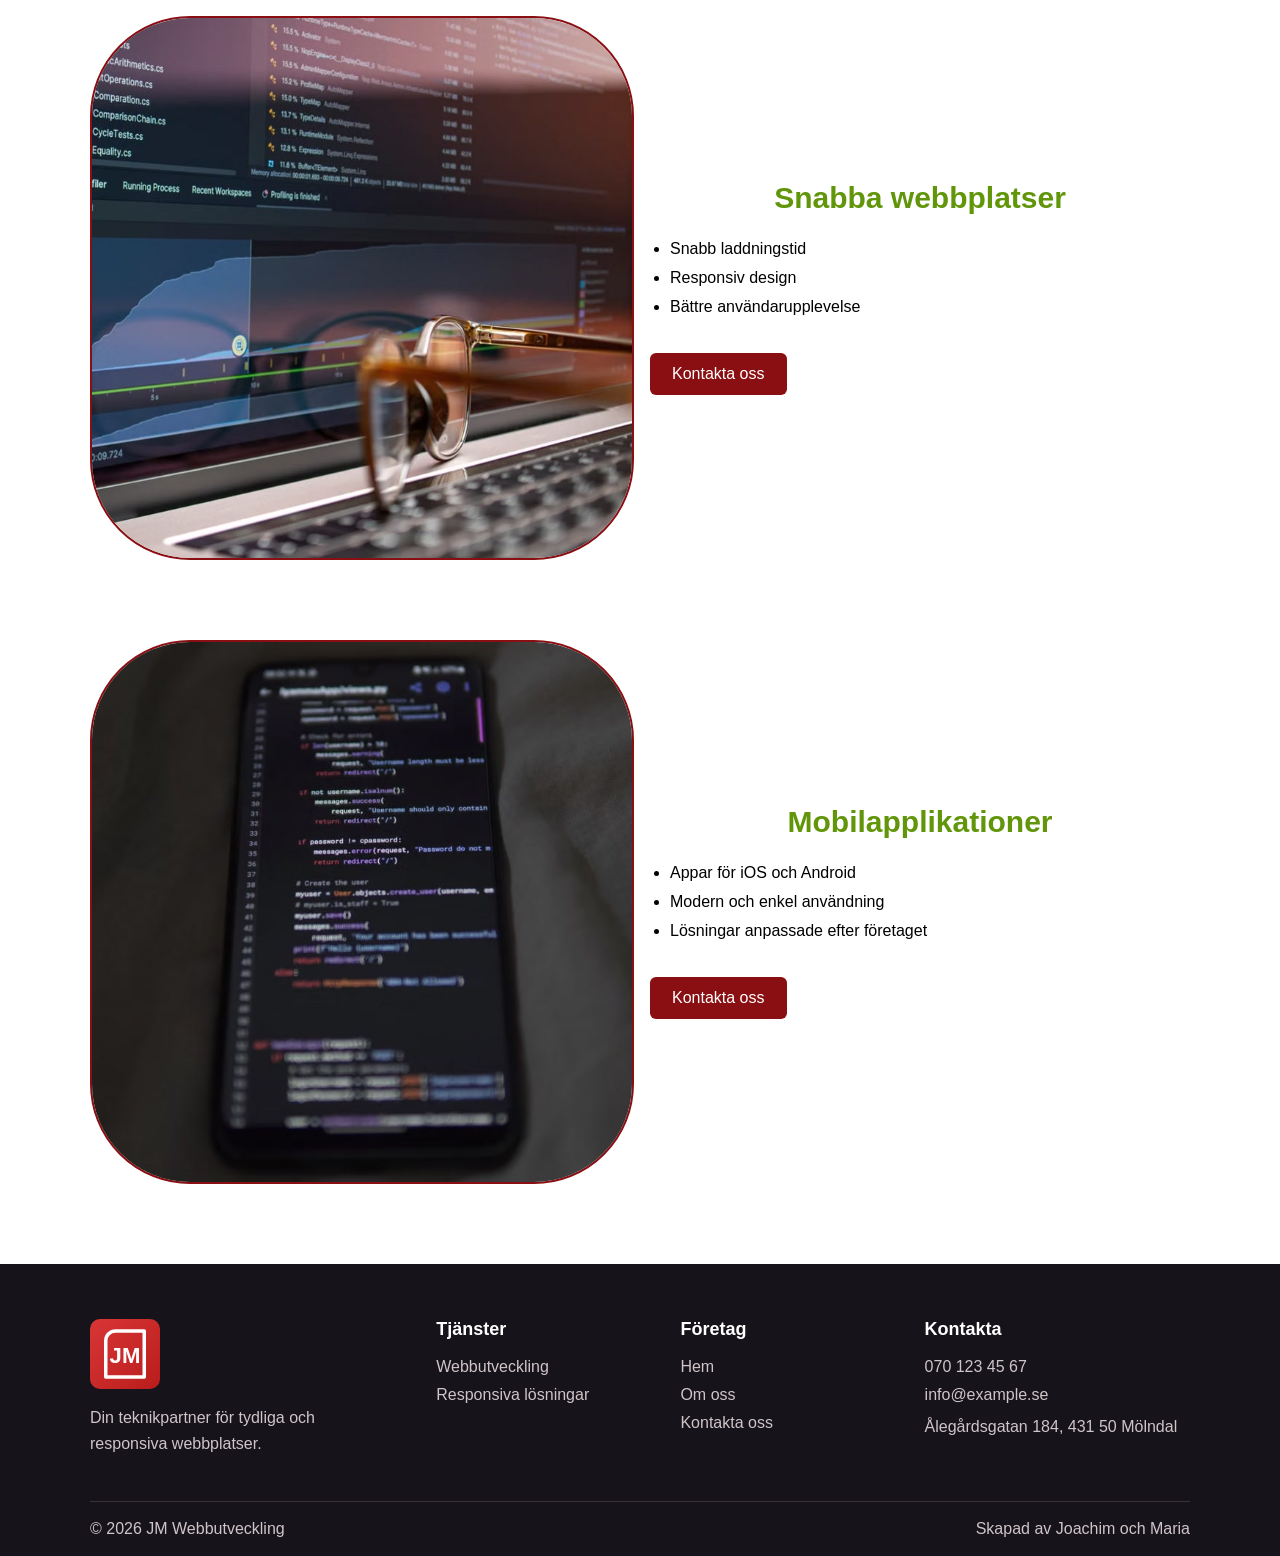
==== commit 18856553: "Fix HTML encoding issues in index.html again" ====
--- a/index.html
+++ b/index.html
@@ -167,7 +167,7 @@
     
     <div class="container footer-grid">
       <div class="footer-brand">
-        <img src="images/jm-logo.svg" alt="JM Webbutvecklings logotyp" width="70" height="70">
+        <img src="jm-logo.svg" alt="JM Webbutvecklings logotyp" width="70" height="70">
         <p>Din teknikpartner för tydliga och responsiva webbplatser.</p>
       </div>
       <div class="footer-column">
